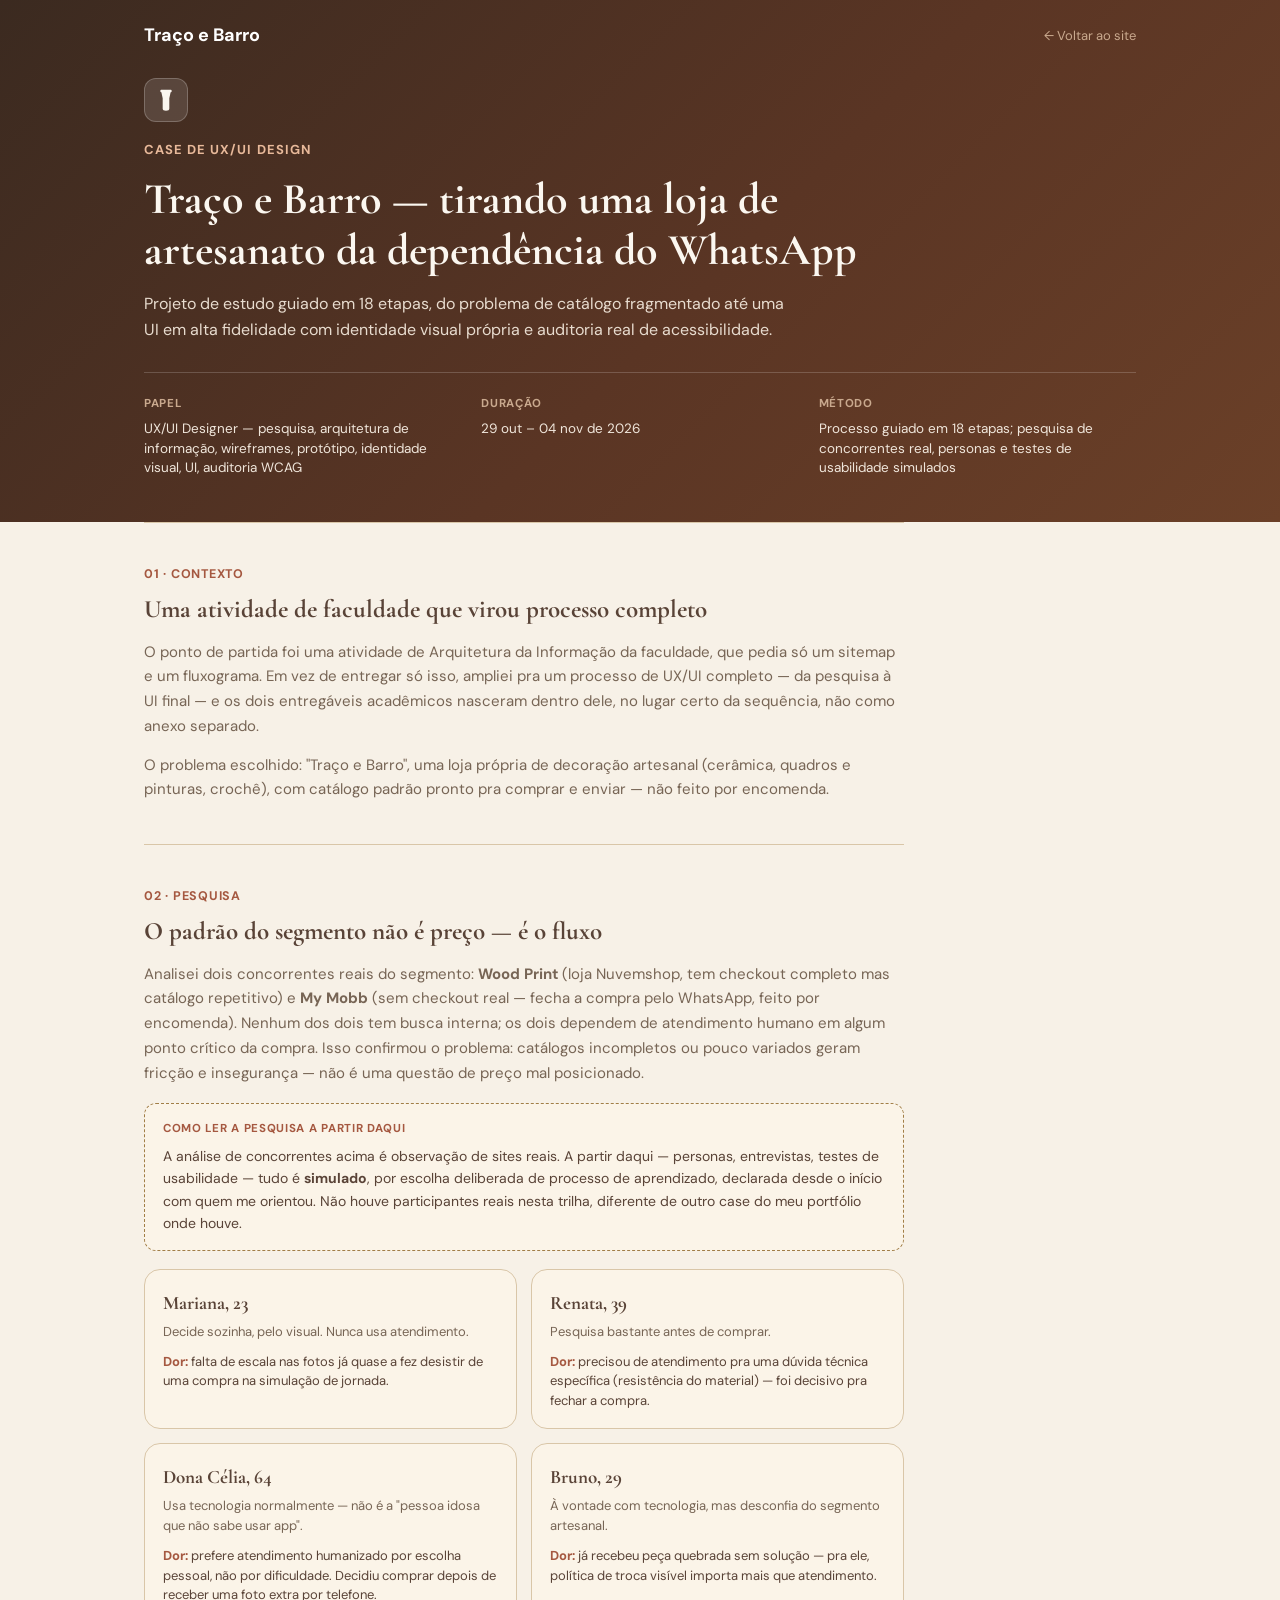
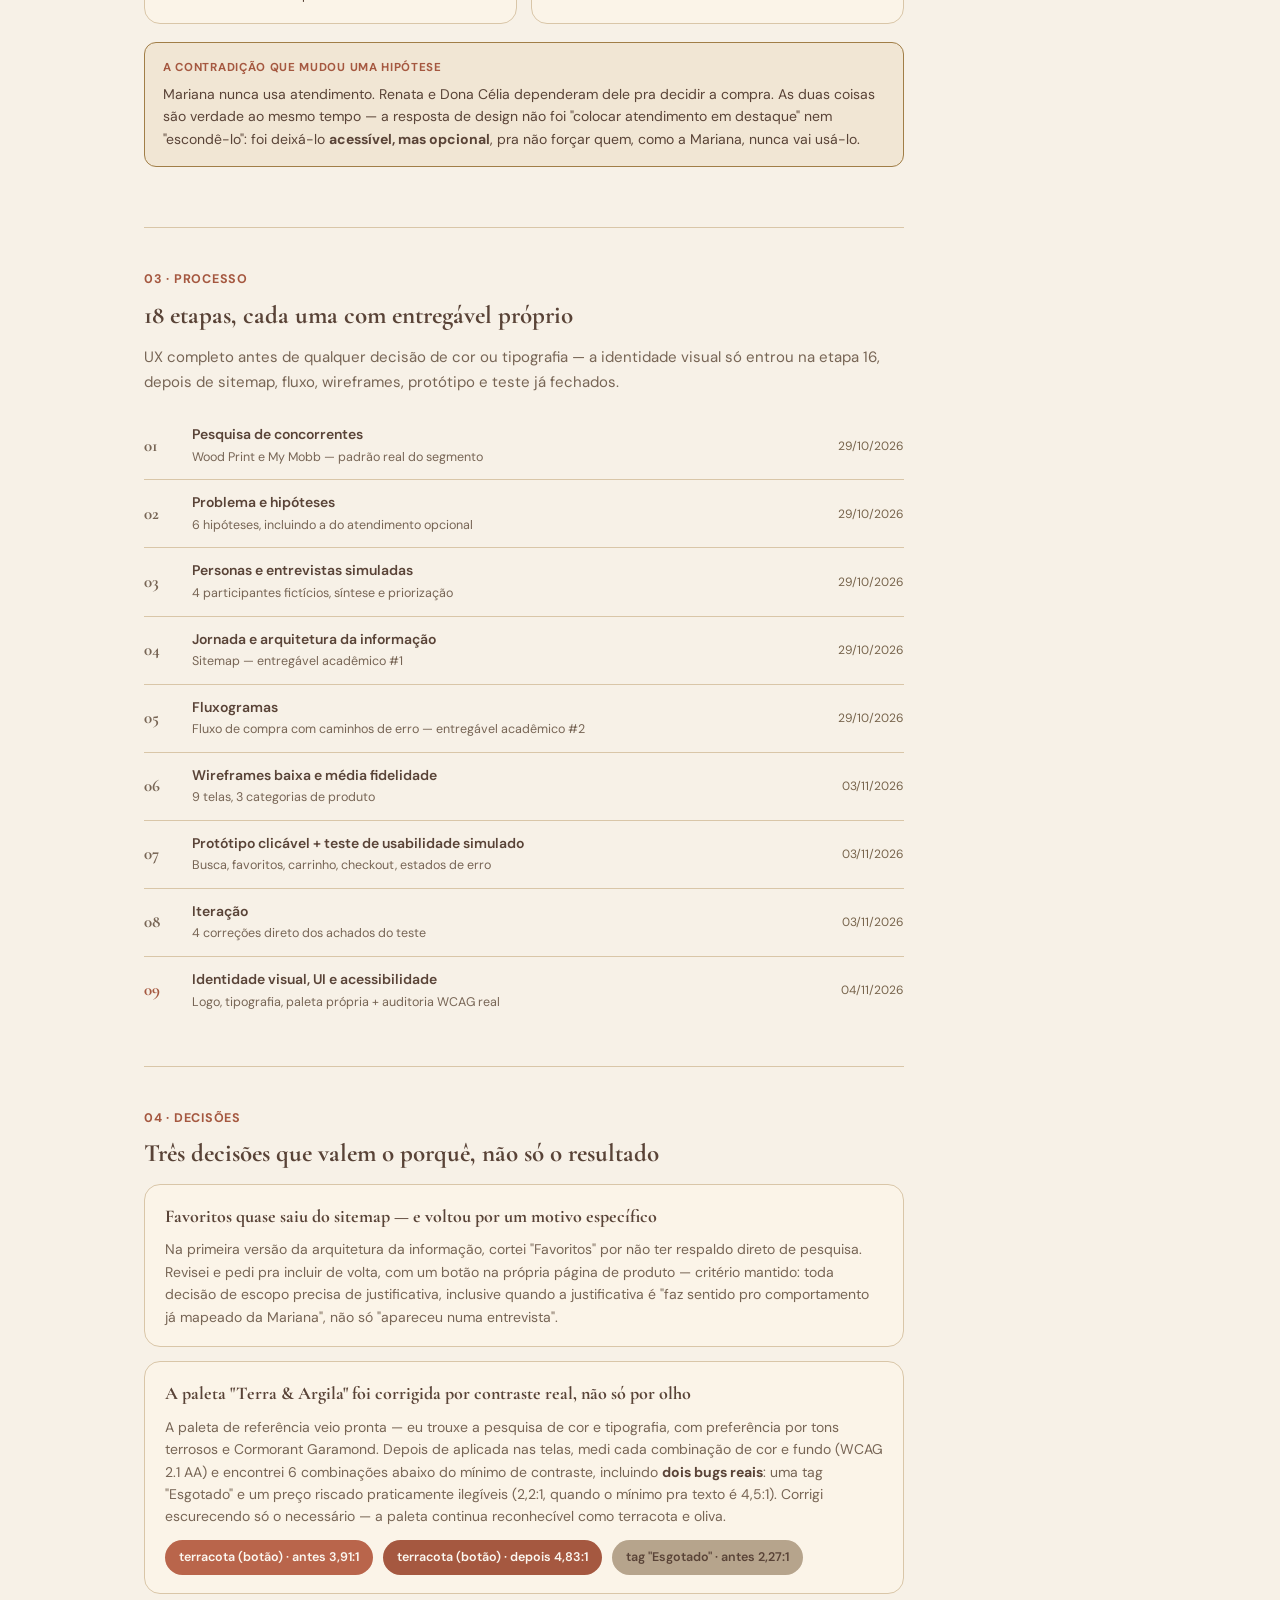
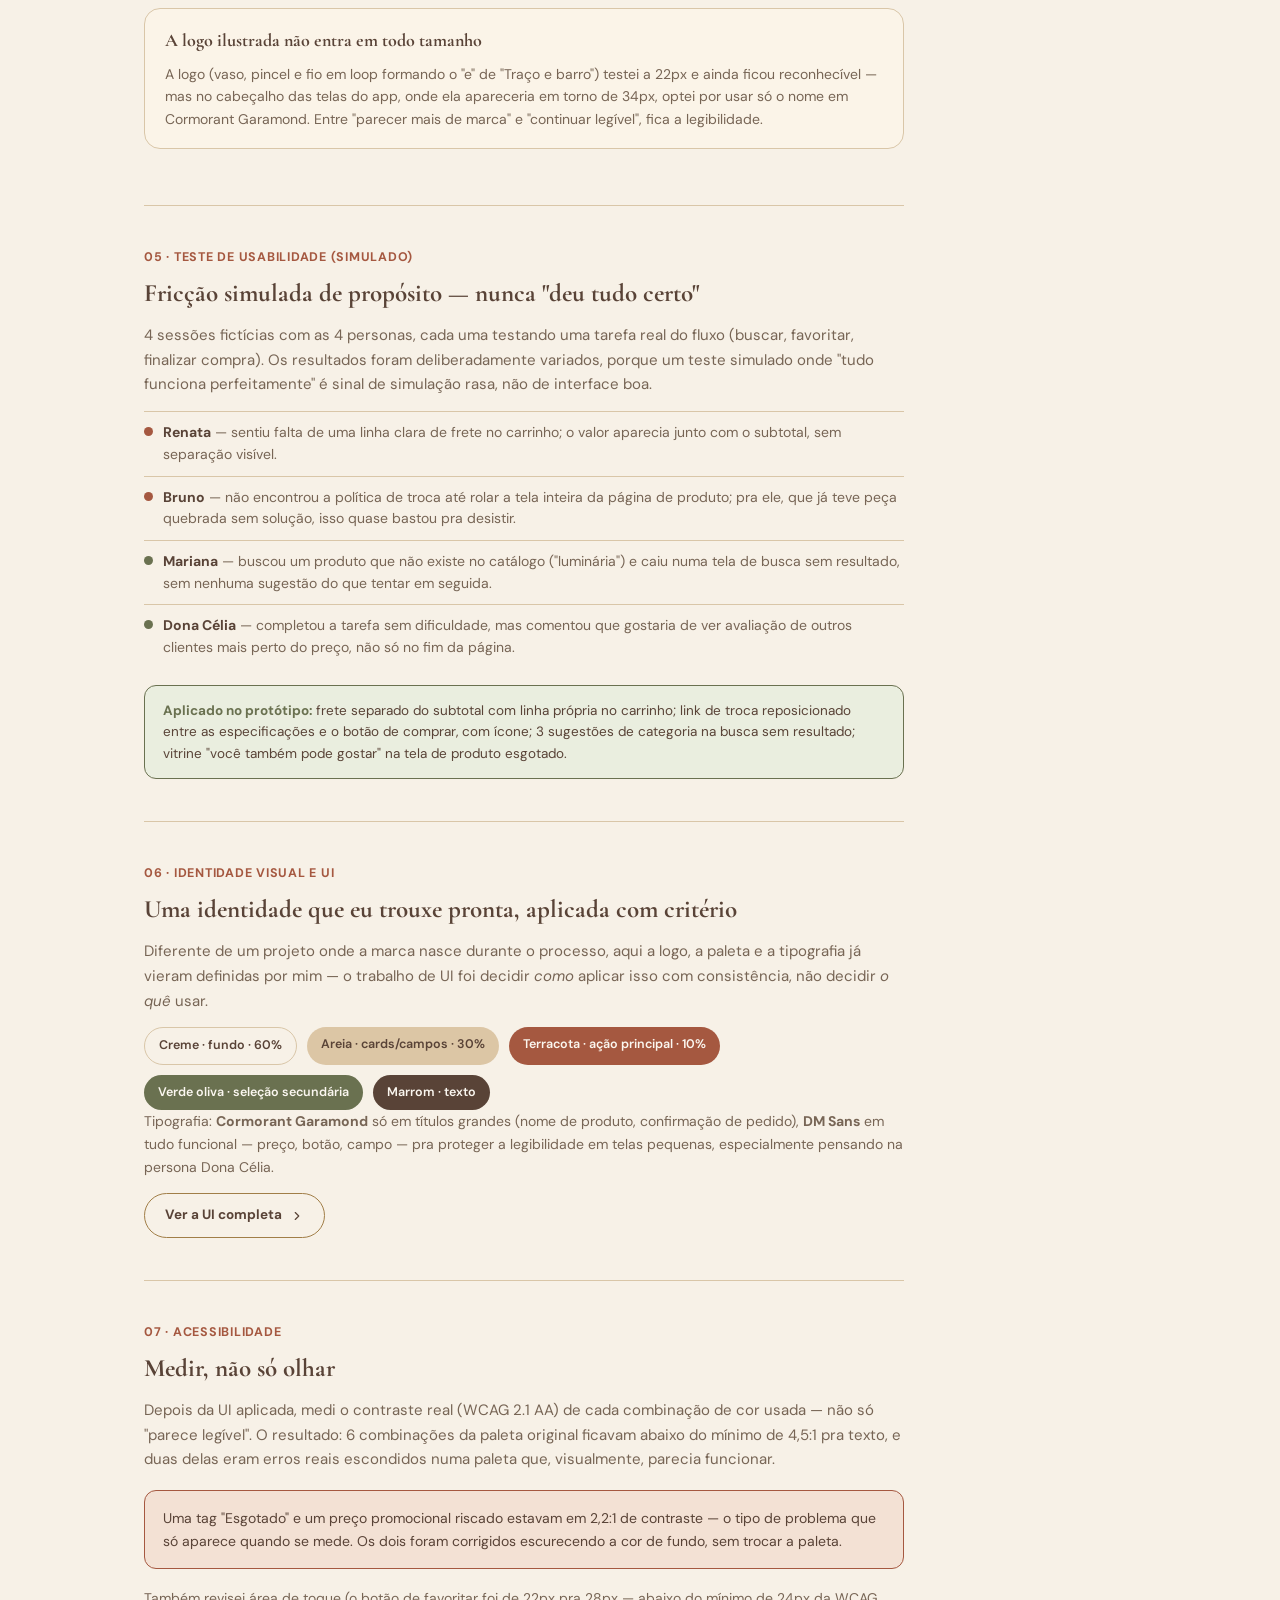
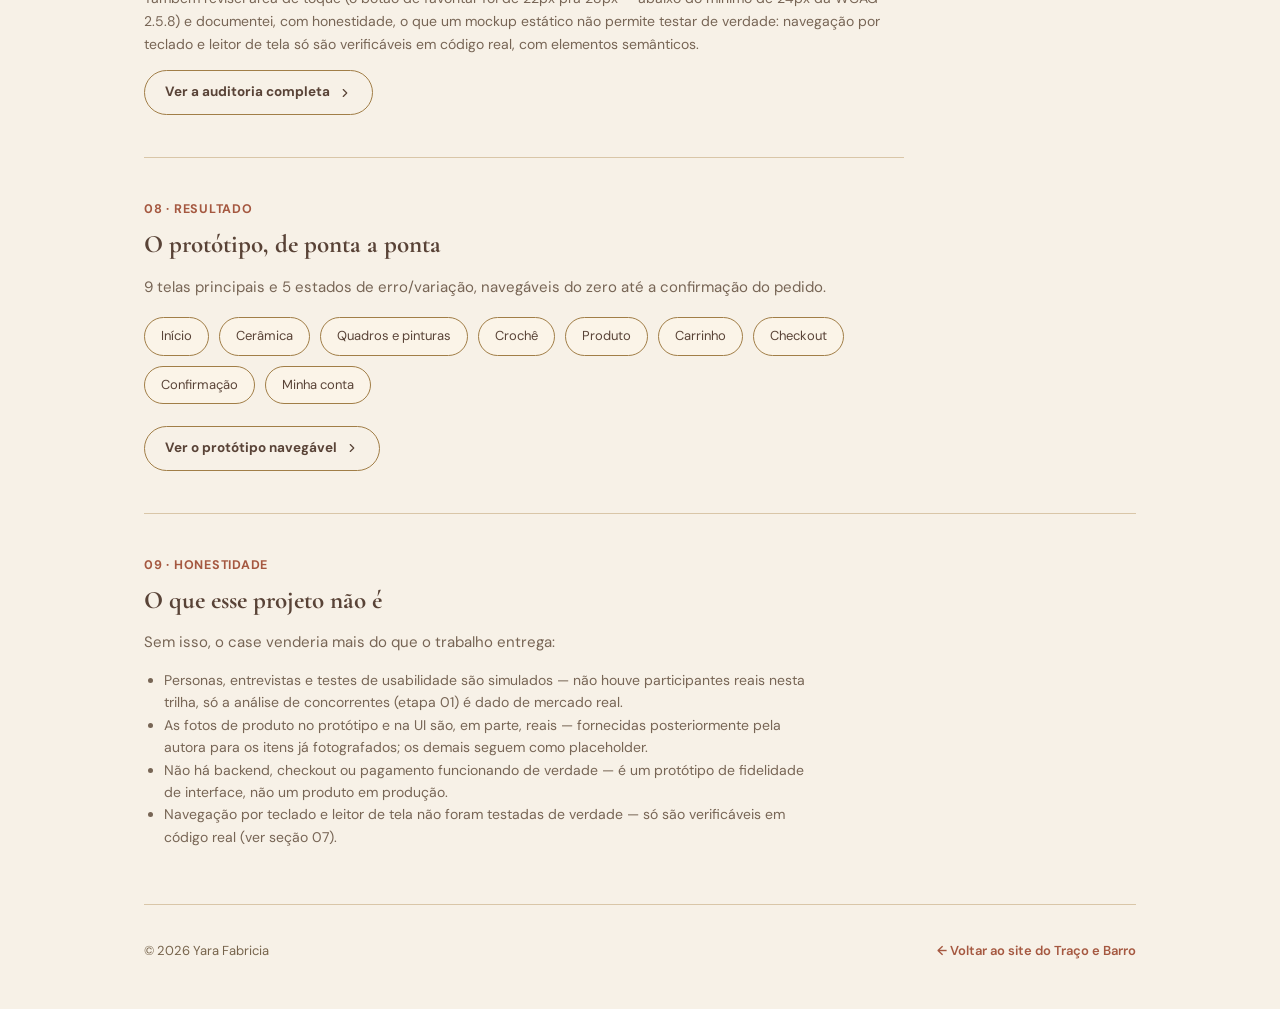
==== case.html @ 49ebb43c "Publica o case completo de UX/UI do Traço e Barro Adiciona case.html com as 18 etapas do processo (p" ====
<!doctype html>
<html lang="pt-BR">
<head>
<meta charset="utf-8">
<meta name="viewport" content="width=device-width, initial-scale=1">
<title>Traço e Barro — case de UX/UI | Yara Fabricia</title>
<meta name="description" content="Case de UX/UI design: Traço e Barro, e-commerce de decoração artesanal, da pesquisa de concorrentes à UI final com auditoria real de acessibilidade.">
<link rel="preconnect" href="https://fonts.googleapis.com">
<link href="https://fonts.googleapis.com/css2?family=Cormorant+Garamond:wght@600;700&family=DM+Sans:wght@400;500;700&display=swap" rel="stylesheet">
<link rel="stylesheet" href="styles.css">
<link rel="stylesheet" href="case.css">
</head>
<body>

<div class="case-hero">
  <div class="wrap">
    <div class="nav">
      <a class="brand" href="index.html" style="color:#fff">Traço e Barro</a>
      <a class="back" href="index.html" style="color:#C9A98E">&larr; Voltar ao site</a>
    </div>
    <div class="badge">
      <svg width="24" height="26" viewBox="0 0 100 110" fill="none" aria-hidden="true">
        <path d="M30 20 L70 20 L64 48 L64 92 Q64 100 50 100 Q36 100 36 92 L36 48 Z" fill="currentColor"></path>
        <rect x="26" y="12" width="48" height="10" rx="4" fill="currentColor"></rect>
      </svg>
    </div>
    <div class="eyebrow">Case de UX/UI design</div>
    <h1>Traço e Barro — tirando uma loja de artesanato da dependência do WhatsApp</h1>
    <p class="lede">Projeto de estudo guiado em 18 etapas, do problema de catálogo fragmentado até uma UI em alta fidelidade com identidade visual própria e auditoria real de acessibilidade.</p>
    <div class="case-meta">
      <div><span>Papel</span><span>UX/UI Designer — pesquisa, arquitetura de informação, wireframes, protótipo, identidade visual, UI, auditoria WCAG</span></div>
      <div><span>Duração</span><span>29 out – 04 nov de 2026</span></div>
      <div><span>Método</span><span>Processo guiado em 18 etapas; pesquisa de concorrentes real, personas e testes de usabilidade simulados</span></div>
    </div>
  </div>
</div>

<div class="wrap">

  <!-- 01 Contexto -->
  <div class="case-section">
    <div class="num">01 · Contexto</div>
    <h2>Uma atividade de faculdade que virou processo completo</h2>
    <p>O ponto de partida foi uma atividade de Arquitetura da Informação da faculdade, que pedia só um sitemap e um fluxograma. Em vez de entregar só isso, ampliei pra um processo de UX/UI completo — da pesquisa à UI final — e os dois entregáveis acadêmicos nasceram dentro dele, no lugar certo da sequência, não como anexo separado.</p>
    <p>O problema escolhido: "Traço e Barro", uma loja própria de decoração artesanal (cerâmica, quadros e pinturas, crochê), com catálogo padrão pronto pra comprar e enviar — não feito por encomenda.</p>
  </div>

  <!-- 02 Pesquisa -->
  <div class="case-section">
    <div class="num">02 · Pesquisa</div>
    <h2>O padrão do segmento não é preço — é o fluxo</h2>
    <p>Analisei dois concorrentes reais do segmento: <strong>Wood Print</strong> (loja Nuvemshop, tem checkout completo mas catálogo repetitivo) e <strong>My Mobb</strong> (sem checkout real — fecha a compra pelo WhatsApp, feito por encomenda). Nenhum dos dois tem busca interna; os dois dependem de atendimento humano em algum ponto crítico da compra. Isso confirmou o problema: catálogos incompletos ou pouco variados geram fricção e insegurança — não é uma questão de preço mal posicionado.</p>

    <div class="callout dashed">
      <span class="label">Como ler a pesquisa a partir daqui</span>
      A análise de concorrentes acima é observação de sites reais. A partir daqui — personas, entrevistas, testes de usabilidade — tudo é <strong>simulado</strong>, por escolha deliberada de processo de aprendizado, declarada desde o início com quem me orientou. Não houve participantes reais nesta trilha, diferente de outro case do meu portfólio onde houve.
    </div>

    <div class="persona-grid">
      <div class="persona-card">
        <div class="name">Mariana, 23</div>
        <div class="desc">Decide sozinha, pelo visual. Nunca usa atendimento.</div>
        <div class="pain"><strong>Dor:</strong> falta de escala nas fotos já quase a fez desistir de uma compra na simulação de jornada.</div>
      </div>
      <div class="persona-card">
        <div class="name">Renata, 39</div>
        <div class="desc">Pesquisa bastante antes de comprar.</div>
        <div class="pain"><strong>Dor:</strong> precisou de atendimento pra uma dúvida técnica específica (resistência do material) — foi decisivo pra fechar a compra.</div>
      </div>
      <div class="persona-card">
        <div class="name">Dona Célia, 64</div>
        <div class="desc">Usa tecnologia normalmente — não é a "pessoa idosa que não sabe usar app".</div>
        <div class="pain"><strong>Dor:</strong> prefere atendimento humanizado por escolha pessoal, não por dificuldade. Decidiu comprar depois de receber uma foto extra por telefone.</div>
      </div>
      <div class="persona-card">
        <div class="name">Bruno, 29</div>
        <div class="desc">À vontade com tecnologia, mas desconfia do segmento artesanal.</div>
        <div class="pain"><strong>Dor:</strong> já recebeu peça quebrada sem solução — pra ele, política de troca visível importa mais que atendimento.</div>
      </div>
    </div>

    <div class="callout">
      <span class="label">A contradição que mudou uma hipótese</span>
      Mariana nunca usa atendimento. Renata e Dona Célia dependeram dele pra decidir a compra. As duas coisas são verdade ao mesmo tempo — a resposta de design não foi "colocar atendimento em destaque" nem "escondê-lo": foi deixá-lo <strong>acessível, mas opcional</strong>, pra não forçar quem, como a Mariana, nunca vai usá-lo.
    </div>
  </div>

  <!-- 03 Processo -->
  <div class="case-section">
    <div class="num">03 · Processo</div>
    <h2>18 etapas, cada uma com entregável próprio</h2>
    <p>UX completo antes de qualquer decisão de cor ou tipografia — a identidade visual só entrou na etapa 16, depois de sitemap, fluxo, wireframes, protótipo e teste já fechados.</p>

    <div class="timeline">
      <div class="row"><div class="n">01</div><div><div class="title">Pesquisa de concorrentes</div><div class="sub">Wood Print e My Mobb — padrão real do segmento</div></div><div class="date">29/10/2026</div></div>
      <div class="row"><div class="n">02</div><div><div class="title">Problema e hipóteses</div><div class="sub">6 hipóteses, incluindo a do atendimento opcional</div></div><div class="date">29/10/2026</div></div>
      <div class="row"><div class="n">03</div><div><div class="title">Personas e entrevistas simuladas</div><div class="sub">4 participantes fictícios, síntese e priorização</div></div><div class="date">29/10/2026</div></div>
      <div class="row"><div class="n">04</div><div><div class="title">Jornada e arquitetura da informação</div><div class="sub">Sitemap — entregável acadêmico #1</div></div><div class="date">29/10/2026</div></div>
      <div class="row"><div class="n">05</div><div><div class="title">Fluxogramas</div><div class="sub">Fluxo de compra com caminhos de erro — entregável acadêmico #2</div></div><div class="date">29/10/2026</div></div>
      <div class="row"><div class="n">06</div><div><div class="title">Wireframes baixa e média fidelidade</div><div class="sub">9 telas, 3 categorias de produto</div></div><div class="date">03/11/2026</div></div>
      <div class="row"><div class="n">07</div><div><div class="title">Protótipo clicável + teste de usabilidade simulado</div><div class="sub">Busca, favoritos, carrinho, checkout, estados de erro</div></div><div class="date">03/11/2026</div></div>
      <div class="row"><div class="n">08</div><div><div class="title">Iteração</div><div class="sub">4 correções direto dos achados do teste</div></div><div class="date">03/11/2026</div></div>
      <div class="row active"><div class="n">09</div><div><div class="title">Identidade visual, UI e acessibilidade</div><div class="sub">Logo, tipografia, paleta própria + auditoria WCAG real</div></div><div class="date">04/11/2026</div></div>
    </div>
  </div>

  <!-- 04 Decisões -->
  <div class="case-section">
    <div class="num">04 · Decisões</div>
    <h2>Três decisões que valem o porquê, não só o resultado</h2>

    <div class="decision-card">
      <div class="title">Favoritos quase saiu do sitemap — e voltou por um motivo específico</div>
      <div class="body">Na primeira versão da arquitetura da informação, cortei "Favoritos" por não ter respaldo direto de pesquisa. Revisei e pedi pra incluir de volta, com um botão na própria página de produto — critério mantido: toda decisão de escopo precisa de justificativa, inclusive quando a justificativa é "faz sentido pro comportamento já mapeado da Mariana", não só "apareceu numa entrevista".</div>
    </div>

    <div class="decision-card">
      <div class="title">A paleta "Terra & Argila" foi corrigida por contraste real, não só por olho</div>
      <div class="body">A paleta de referência veio pronta — eu trouxe a pesquisa de cor e tipografia, com preferência por tons terrosos e Cormorant Garamond. Depois de aplicada nas telas, medi cada combinação de cor e fundo (WCAG 2.1 AA) e encontrei 6 combinações abaixo do mínimo de contraste, incluindo <strong>dois bugs reais</strong>: uma tag "Esgotado" e um preço riscado praticamente ilegíveis (2,2:1, quando o mínimo pra texto é 4,5:1). Corrigi escurecendo só o necessário — a paleta continua reconhecível como terracota e oliva.</div>
      <div class="swatches">
        <div class="swatch" style="background:#B9654B; color:#FBF7F0">terracota (botão) · antes 3,91:1</div>
        <div class="swatch" style="background:#A55840; color:#FBF7F0">terracota (botão) · depois 4,83:1</div>
        <div class="swatch" style="background:#B6A48C; color:#594337">tag "Esgotado" · antes 2,27:1</div>
      </div>
    </div>

    <div class="decision-card">
      <div class="title">A logo ilustrada não entra em todo tamanho</div>
      <div class="body">A logo (vaso, pincel e fio em loop formando o "e" de "Traço e barro") testei a 22px e ainda ficou reconhecível — mas no cabeçalho das telas do app, onde ela apareceria em torno de 34px, optei por usar só o nome em Cormorant Garamond. Entre "parecer mais de marca" e "continuar legível", fica a legibilidade.</div>
    </div>
  </div>

  <!-- 05 Teste de usabilidade simulado -->
  <div class="case-section">
    <div class="num">05 · Teste de usabilidade (simulado)</div>
    <h2>Fricção simulada de propósito — nunca "deu tudo certo"</h2>
    <p>4 sessões fictícias com as 4 personas, cada uma testando uma tarefa real do fluxo (buscar, favoritar, finalizar compra). Os resultados foram deliberadamente variados, porque um teste simulado onde "tudo funciona perfeitamente" é sinal de simulação rasa, não de interface boa.</p>

    <div class="finding"><div class="dot dot-high"></div><div class="text"><strong>Renata</strong> — sentiu falta de uma linha clara de frete no carrinho; o valor aparecia junto com o subtotal, sem separação visível.</div></div>
    <div class="finding"><div class="dot dot-high"></div><div class="text"><strong>Bruno</strong> — não encontrou a política de troca até rolar a tela inteira da página de produto; pra ele, que já teve peça quebrada sem solução, isso quase bastou pra desistir.</div></div>
    <div class="finding"><div class="dot dot-low"></div><div class="text"><strong>Mariana</strong> — buscou um produto que não existe no catálogo ("luminária") e caiu numa tela de busca sem resultado, sem nenhuma sugestão do que tentar em seguida.</div></div>
    <div class="finding"><div class="dot dot-low"></div><div class="text"><strong>Dona Célia</strong> — completou a tarefa sem dificuldade, mas comentou que gostaria de ver avaliação de outros clientes mais perto do preço, não só no fim da página.</div></div>

    <div class="applied-box" style="margin-top:16px"><strong>Aplicado no protótipo:</strong> frete separado do subtotal com linha própria no carrinho; link de troca reposicionado entre as especificações e o botão de comprar, com ícone; 3 sugestões de categoria na busca sem resultado; vitrine "você também pode gostar" na tela de produto esgotado.</div>
  </div>

  <!-- 06 Identidade e UI -->
  <div class="case-section">
    <div class="num">06 · Identidade visual e UI</div>
    <h2>Uma identidade que eu trouxe pronta, aplicada com critério</h2>
    <p>Diferente de um projeto onde a marca nasce durante o processo, aqui a logo, a paleta e a tipografia já vieram definidas por mim — o trabalho de UI foi decidir <em>como</em> aplicar isso com consistência, não decidir <em>o quê</em> usar.</p>
    <div class="swatches">
      <div class="swatch" style="background:#F7F1E7; color:#594337; border:1px solid #D9C6A8">Creme · fundo · 60%</div>
      <div class="swatch" style="background:#DCC6A5; color:#594337">Areia · cards/campos · 30%</div>
      <div class="swatch" style="background:#A55840; color:#FBF7F0">Terracota · ação principal · 10%</div>
      <div class="swatch" style="background:#6A7150; color:#FBF7F0">Verde oliva · seleção secundária</div>
      <div class="swatch" style="background:#594337; color:#FBF7F0">Marrom · texto</div>
    </div>
    <p style="font-size:14px">Tipografia: <strong>Cormorant Garamond</strong> só em títulos grandes (nome de produto, confirmação de pedido), <strong>DM Sans</strong> em tudo funcional — preço, botão, campo — pra proteger a legibilidade em telas pequenas, especialmente pensando na persona Dona Célia.</p>
    <a class="btn-outline" href="https://claude.ai/artifact/PLLJysVSJAo4ybvagofRfu" target="_blank" rel="noopener">
      Ver a UI completa
      <svg width="14" height="14" viewBox="0 0 24 24" fill="none" stroke="currentColor" stroke-width="2" stroke-linecap="round" stroke-linejoin="round"><path d="M9 6l6 6-6 6"></path></svg>
    </a>
  </div>

  <!-- 07 Acessibilidade -->
  <div class="case-section">
    <div class="num">07 · Acessibilidade</div>
    <h2>Medir, não só olhar</h2>
    <p>Depois da UI aplicada, medi o contraste real (WCAG 2.1 AA) de cada combinação de cor usada — não só "parece legível". O resultado: 6 combinações da paleta original ficavam abaixo do mínimo de 4,5:1 pra texto, e duas delas eram erros reais escondidos numa paleta que, visualmente, parecia funcionar.</p>
    <div class="callout warn">
      Uma tag "Esgotado" e um preço promocional riscado estavam em 2,2:1 de contraste — o tipo de problema que só aparece quando se mede. Os dois foram corrigidos escurecendo a cor de fundo, sem trocar a paleta.
    </div>
    <p style="font-size:14px">Também revisei área de toque (o botão de favoritar foi de 22px pra 28px — abaixo do mínimo de 24px da WCAG 2.5.8) e documentei, com honestidade, o que um mockup estático não permite testar de verdade: navegação por teclado e leitor de tela só são verificáveis em código real, com elementos semânticos.</p>
    <a class="btn-outline" href="https://claude.ai/artifact/LHyGnjRGKRpmTtoUjchzPi" target="_blank" rel="noopener">
      Ver a auditoria completa
      <svg width="14" height="14" viewBox="0 0 24 24" fill="none" stroke="currentColor" stroke-width="2" stroke-linecap="round" stroke-linejoin="round"><path d="M9 6l6 6-6 6"></path></svg>
    </a>
  </div>

  <!-- 08 Resultado -->
  <div class="case-section">
    <div class="num">08 · Resultado</div>
    <h2>O protótipo, de ponta a ponta</h2>
    <p>9 telas principais e 5 estados de erro/variação, navegáveis do zero até a confirmação do pedido.</p>
    <div class="screens-grid">
      <span>Início</span>
      <span>Cerâmica</span>
      <span>Quadros e pinturas</span>
      <span>Crochê</span>
      <span>Produto</span>
      <span>Carrinho</span>
      <span>Checkout</span>
      <span>Confirmação</span>
      <span>Minha conta</span>
    </div>
    <a class="btn-outline" href="https://claude.ai/artifact/R7Kqq9VqkYi5jJmd5RT3DB" target="_blank" rel="noopener">
      Ver o protótipo navegável
      <svg width="14" height="14" viewBox="0 0 24 24" fill="none" stroke="currentColor" stroke-width="2" stroke-linecap="round" stroke-linejoin="round"><path d="M9 6l6 6-6 6"></path></svg>
    </a>
  </div>

  <!-- 09 Honestidade -->
  <div class="case-section case-footer">
    <div class="num">09 · Honestidade</div>
    <h2>O que esse projeto não é</h2>
    <p>Sem isso, o case venderia mais do que o trabalho entrega:</p>
    <ul style="max-width:680px; font-size:14px; line-height:1.6; color:var(--muted); padding-left:20px">
      <li>Personas, entrevistas e testes de usabilidade são simulados — não houve participantes reais nesta trilha, só a análise de concorrentes (etapa 01) é dado de mercado real.</li>
      <li>As fotos de produto no protótipo e na UI são, em parte, reais — fornecidas posteriormente pela autora para os itens já fotografados; os demais seguem como placeholder.</li>
      <li>Não há backend, checkout ou pagamento funcionando de verdade — é um protótipo de fidelidade de interface, não um produto em produção.</li>
      <li>Navegação por teclado e leitor de tela não foram testadas de verdade — só são verificáveis em código real (ver seção 07).</li>
    </ul>
  </div>

  <footer style="padding: 36px 0 48px; border-top: 1px solid var(--border);">
    <div class="bottom-row" style="display:flex; justify-content:space-between; align-items:center; flex-wrap:wrap; gap:10px; font-size:13px; color:var(--faint);">
      <span>&copy; 2026 Yara Fabricia</span>
      <a class="inline" style="color:var(--accent-text); font-weight:600" href="index.html">&larr; Voltar ao site do Traço e Barro</a>
    </div>
  </footer>

</div>

</body>
</html>
---- styles.css ----
:root {
  --bg: #F7F1E7;
  --panel: #FBF4E8;
  --surface: #F1E6D4;
  --fg: #594337;
  --muted: #776555;
  --faint: #77644C;
  --accent: #B9654B;
  --accent-text: #A55840;
  --accent-ink: #FBF7F0;
  --accent2: #78805B;
  --accent2-text: #6A7150;
  --border: #D9C6A8;
  --control-border: #A17E47;
  --radius: 16px;
  --max: 1040px;
}

* { box-sizing: border-box; }

html, body {
  margin: 0;
  background: var(--bg);
  color: var(--fg);
  font-family: 'DM Sans', system-ui, -apple-system, sans-serif;
  font-size: 16px;
  line-height: 1.55;
}

a { color: inherit; text-decoration: none; }
img { max-width: 100%; }

.wrap {
  max-width: var(--max);
  margin: 0 auto;
  padding: 0 24px;
}

h1, h2, h3 { font-family: 'Cormorant Garamond', Georgia, serif; font-weight: 700; margin: 0; }

/* ---------- nav ---------- */
.nav {
  display: flex;
  align-items: center;
  justify-content: space-between;
  padding: 22px 0;
}
.nav .brand { display: flex; align-items: center; gap: 10px; font-weight: 700; font-size: 18px; }
.nav .brand img { width: 30px; height: 30px; }
.nav .links { display: flex; gap: 22px; font-size: 14px; color: var(--muted); }
.nav .links a:hover { color: var(--accent-text); }

/* ---------- hero ---------- */
.hero {
  padding: 48px 0 56px;
  display: grid;
  grid-template-columns: 1.1fr 0.9fr;
  gap: 40px;
  align-items: center;
}
.hero .eyebrow {
  font-family: 'DM Sans', sans-serif;
  font-size: 13px;
  font-weight: 700;
  color: var(--accent-text);
  text-transform: uppercase;
  letter-spacing: 0.08em;
  margin-bottom: 14px;
}
.hero h1 {
  font-size: clamp(32px, 4.6vw, 48px);
  line-height: 1.12;
  text-wrap: balance;
  margin-bottom: 18px;
  max-width: 560px;
}
.hero p.lede {
  font-size: 17px;
  line-height: 1.6;
  color: var(--muted);
  max-width: 480px;
  margin: 0 0 26px;
}
.hero .cta-row { display: flex; flex-wrap: wrap; gap: 12px; }
.btn {
  display: inline-flex;
  align-items: center;
  gap: 8px;
  padding: 13px 22px;
  border-radius: 999px;
  font-size: 14px;
  font-weight: 700;
  font-family: 'DM Sans', sans-serif;
}
.btn.primary { background: var(--accent-text); color: var(--accent-ink); }
.btn.primary:hover { background: #8e4a35; }
.btn.ghost { border: 1.4px solid var(--control-border); color: var(--fg); }
.btn.ghost:hover { border-color: var(--accent-text); color: var(--accent-text); }

.hero-visual {
  background: var(--panel);
  border: 1px solid var(--border);
  border-radius: 22px;
  padding: 30px;
  display: flex;
  align-items: center;
  justify-content: center;
  aspect-ratio: 1;
}
.hero-visual img { width: 64%; }

/* ---------- problema ---------- */
.problema {
  padding: 46px 0;
  border-top: 1px solid var(--border);
  display: grid;
  grid-template-columns: 1fr 1fr;
  gap: 40px;
  align-items: start;
}
.problema .label { font-size: 13px; font-weight: 700; color: var(--faint); text-transform: uppercase; letter-spacing: 0.06em; margin-bottom: 10px; }
.problema h2 { font-size: 26px; max-width: 420px; margin-bottom: 0; }
.problema p { color: var(--muted); font-size: 15px; max-width: 460px; margin: 0; }

/* ---------- categorias ---------- */
.categorias { padding: 46px 0; border-top: 1px solid var(--border); }
.section-head { max-width: 560px; margin-bottom: 30px; }
.section-head .label { font-size: 13px; font-weight: 700; color: var(--faint); text-transform: uppercase; letter-spacing: 0.06em; margin-bottom: 10px; }
.section-head h2 { font-size: 26px; }

.cat-grid { display: grid; grid-template-columns: repeat(3, 1fr); gap: 18px; margin-bottom: 28px; }
.cat-card {
  border: 1px solid var(--border);
  border-radius: var(--radius);
  padding: 26px 22px;
  background: var(--panel);
}
.cat-card .ph {
  width: 44px; height: 44px; border-radius: 12px;
  background: var(--surface);
  border: 1px solid var(--border);
  margin-bottom: 16px;
  display:flex; align-items:center; justify-content:center;
}
.cat-card h3 { font-size: 18px; margin-bottom: 8px; }
.cat-card p { color: var(--muted); font-size: 14px; margin: 0; }

.feature-row { display: flex; flex-wrap: wrap; gap: 10px; }
.feature-chip {
  display: inline-flex; align-items: center; gap: 8px;
  border: 1px solid var(--control-border);
  border-radius: 999px;
  padding: 9px 16px;
  font-size: 13px;
  color: var(--fg);
  background: var(--panel);
}
.feature-chip .dot { width: 7px; height: 7px; border-radius: 50%; background: var(--accent2-text); flex: none; }

/* ---------- como funciona ---------- */
.como { padding: 46px 0; border-top: 1px solid var(--border); }
.steps { display: grid; grid-template-columns: repeat(4, 1fr); gap: 18px; margin-top: 28px; }
.step { border-top: 2px solid var(--control-border); padding-top: 14px; }
.step .n { font-family: 'Cormorant Garamond', serif; font-weight: 700; font-size: 26px; color: var(--accent-text); display: block; margin-bottom: 8px; }
.step h3 { font-size: 15px; margin-bottom: 6px; }
.step p { font-size: 13.5px; color: var(--muted); margin: 0; }

/* ---------- identidade ---------- */
.identidade { padding: 46px 0; border-top: 1px solid var(--border); }
.id-row { display: flex; gap: 40px; flex-wrap: wrap; align-items: flex-start; }
.id-col { flex: 1; min-width: 240px; }
.swatches { display: flex; flex-wrap: wrap; gap: 10px; margin-top: 14px; }
.swatch { padding: 8px 14px; border-radius: 999px; font-size: 12.5px; font-weight: 600; }
.type-sample { font-family: 'Cormorant Garamond', serif; font-weight: 700; font-size: 30px; margin: 14px 0 4px; }
.type-sample.body { font-family: 'DM Sans', sans-serif; font-weight: 400; font-size: 15px; color: var(--muted); }

/* ---------- footer ---------- */
footer { padding: 36px 0 48px; border-top: 1px solid var(--border); }
footer .disclaimer {
  background: var(--surface);
  border-radius: 12px;
  padding: 16px 20px;
  font-size: 13px;
  color: var(--muted);
  line-height: 1.6;
  max-width: 680px;
  margin-bottom: 18px;
}
footer .disclaimer strong { color: var(--fg); }
footer .bottom-row { display: flex; justify-content: space-between; align-items: center; flex-wrap: wrap; gap: 10px; font-size: 13px; color: var(--faint); }
footer a.inline { color: var(--accent-text); font-weight: 600; }

@media (max-width: 760px) {
  .hero { grid-template-columns: 1fr; }
  .hero-visual { order: -1; max-width: 280px; margin: 0 auto; }
  .problema { grid-template-columns: 1fr; }
  .cat-grid { grid-template-columns: 1fr; }
  .steps { grid-template-columns: 1fr 1fr; }
  .nav .links { display: none; }
}
---- case.css ----
/* ---------- case study — extends styles.css tokens ---------- */

.case-hero {
  background: linear-gradient(135deg, #3B2A20 0%, #5A3524 55%, #6B4028 100%);
  color: var(--accent-ink);
  padding-bottom: 44px;
}
.case-hero .nav { padding: 22px 0 28px; }
.case-hero .brand { font-weight: 700; font-size: 18px; }
.case-hero .back { font-size: 13px; }
.case-hero .back:hover { color: var(--accent-ink) !important; }
.case-hero .badge {
  width: 44px; height: 44px; border-radius: 12px;
  background: rgba(255,255,255,0.12);
  border: 1px solid rgba(255,255,255,0.22);
  display: flex; align-items: center; justify-content: center;
  color: var(--accent-ink);
  margin-bottom: 18px;
}
.case-hero .eyebrow {
  font-size: 13px; font-weight: 700; color: #E8B99A;
  text-transform: uppercase; letter-spacing: 0.08em; margin-bottom: 14px;
}
.case-hero h1 {
  font-size: clamp(30px, 4.2vw, 44px);
  line-height: 1.15;
  text-wrap: balance;
  max-width: 760px;
  margin-bottom: 16px;
}
.case-hero .lede {
  font-size: 16px; line-height: 1.6; color: #E8DCCF;
  max-width: 640px; margin: 0 0 30px;
}
.case-meta {
  display: grid; grid-template-columns: repeat(3, 1fr); gap: 20px;
  border-top: 1px solid rgba(255,255,255,0.18);
  padding-top: 22px;
}
.case-meta > div { display: flex; flex-direction: column; gap: 6px; }
.case-meta span:first-child { font-size: 11.5px; font-weight: 700; color: #C9A98E; text-transform: uppercase; letter-spacing: 0.06em; }
.case-meta span:last-child { font-size: 13.5px; color: #F0E6DB; line-height: 1.45; }

/* ---------- case sections ---------- */
.case-section { padding: 42px 0; border-top: 1px solid var(--border); max-width: 760px; }
.case-section.case-footer { max-width: 100%; }
.case-section .num {
  font-size: 12.5px; font-weight: 700; color: var(--accent-text);
  text-transform: uppercase; letter-spacing: 0.06em; margin-bottom: 10px;
}
.case-section h2 { font-size: 25px; line-height: 1.25; margin-bottom: 14px; max-width: 620px; }
.case-section p { color: var(--muted); font-size: 15px; line-height: 1.65; margin: 0 0 14px; }
.case-section p:last-child { margin-bottom: 0; }

/* ---------- personas ---------- */
.persona-grid { display: grid; grid-template-columns: repeat(2, 1fr); gap: 14px; margin: 18px 0; }
.persona-card { border: 1px solid var(--border); border-radius: var(--radius); padding: 18px; background: var(--panel); }
.persona-card .name { font-family: 'Cormorant Garamond', serif; font-weight: 700; font-size: 19px; margin-bottom: 4px; }
.persona-card .desc { font-size: 13px; color: var(--muted); margin-bottom: 10px; }
.persona-card .pain { font-size: 13px; color: var(--fg); line-height: 1.5; }
.persona-card .pain strong { color: var(--accent-text); }

/* ---------- callouts ---------- */
.callout {
  border: 1px solid var(--control-border); border-radius: 12px;
  background: var(--surface); padding: 16px 18px;
  font-size: 14px; color: var(--fg); line-height: 1.6; margin: 18px 0;
}
.callout .label { display: block; font-size: 11.5px; font-weight: 700; color: var(--accent-text); text-transform: uppercase; letter-spacing: 0.06em; margin-bottom: 6px; }
.callout.dashed { border-style: dashed; background: var(--panel); }
.callout.warn { border-color: var(--accent-text); background: #F3E1D4; }
.callout.good { border-color: var(--accent2-text); background: #EAEEDF; }

/* ---------- timeline ---------- */
.timeline { margin-top: 18px; }
.timeline .row {
  display: grid; grid-template-columns: 34px 1fr auto; gap: 14px; align-items: center;
  padding: 12px 0; border-top: 1px solid var(--border);
}
.timeline .row:first-child { border-top: none; }
.timeline .row .n { font-family: 'Cormorant Garamond', serif; font-weight: 700; font-size: 17px; color: var(--muted); }
.timeline .row.active .n { color: var(--accent-text); }
.timeline .row .title { font-size: 14px; font-weight: 600; }
.timeline .row .sub { font-size: 12.5px; color: var(--muted); margin-top: 2px; }
.timeline .row .date { font-size: 12px; color: var(--faint); white-space: nowrap; }

/* ---------- decisions ---------- */
.decision-card { border: 1px solid var(--border); border-radius: var(--radius); background: var(--panel); padding: 18px 20px; margin-bottom: 14px; }
.decision-card .title { font-family: 'Cormorant Garamond', serif; font-weight: 700; font-size: 18px; margin-bottom: 8px; }
.decision-card .body { font-size: 14px; color: var(--muted); line-height: 1.6; }
.decision-card .body strong { color: var(--fg); }
.decision-card .swatches { margin-top: 12px; }

/* ---------- findings ---------- */
.finding { display: flex; gap: 10px; align-items: flex-start; padding: 10px 0; border-top: 1px solid var(--border); }
.finding:first-of-type { border-top: none; }
.finding .dot { width: 9px; height: 9px; border-radius: 50%; margin-top: 5px; flex: none; }
.finding .dot-high { background: var(--accent-text); }
.finding .dot-low { background: var(--accent2-text); }
.finding .text { font-size: 14px; color: var(--muted); line-height: 1.55; }
.finding .text strong { color: var(--fg); }

.applied-box {
  border: 1px solid var(--accent2-text); background: #EAEEDF; border-radius: 12px;
  padding: 14px 18px; font-size: 13.5px; color: var(--fg); line-height: 1.6;
}
.applied-box strong { color: var(--accent2-text); }

/* ---------- screens grid ---------- */
.screens-grid { display: flex; flex-wrap: wrap; gap: 10px; margin: 18px 0 22px; }
.screens-grid span {
  border: 1px solid var(--control-border); border-radius: 999px;
  padding: 8px 16px; font-size: 13px; color: var(--fg); background: var(--panel);
}

/* ---------- outline button ---------- */
.btn-outline {
  display: inline-flex; align-items: center; gap: 8px;
  border: 1.4px solid var(--control-border); border-radius: 999px;
  padding: 11px 20px; font-size: 13.5px; font-weight: 700; color: var(--fg);
}
.btn-outline:hover { border-color: var(--accent-text); color: var(--accent-text); }

@media (max-width: 760px) {
  .case-meta { grid-template-columns: 1fr; }
  .persona-grid { grid-template-columns: 1fr; }
  .timeline .row { grid-template-columns: 26px 1fr; }
  .timeline .row .date { grid-column: 2; }
}
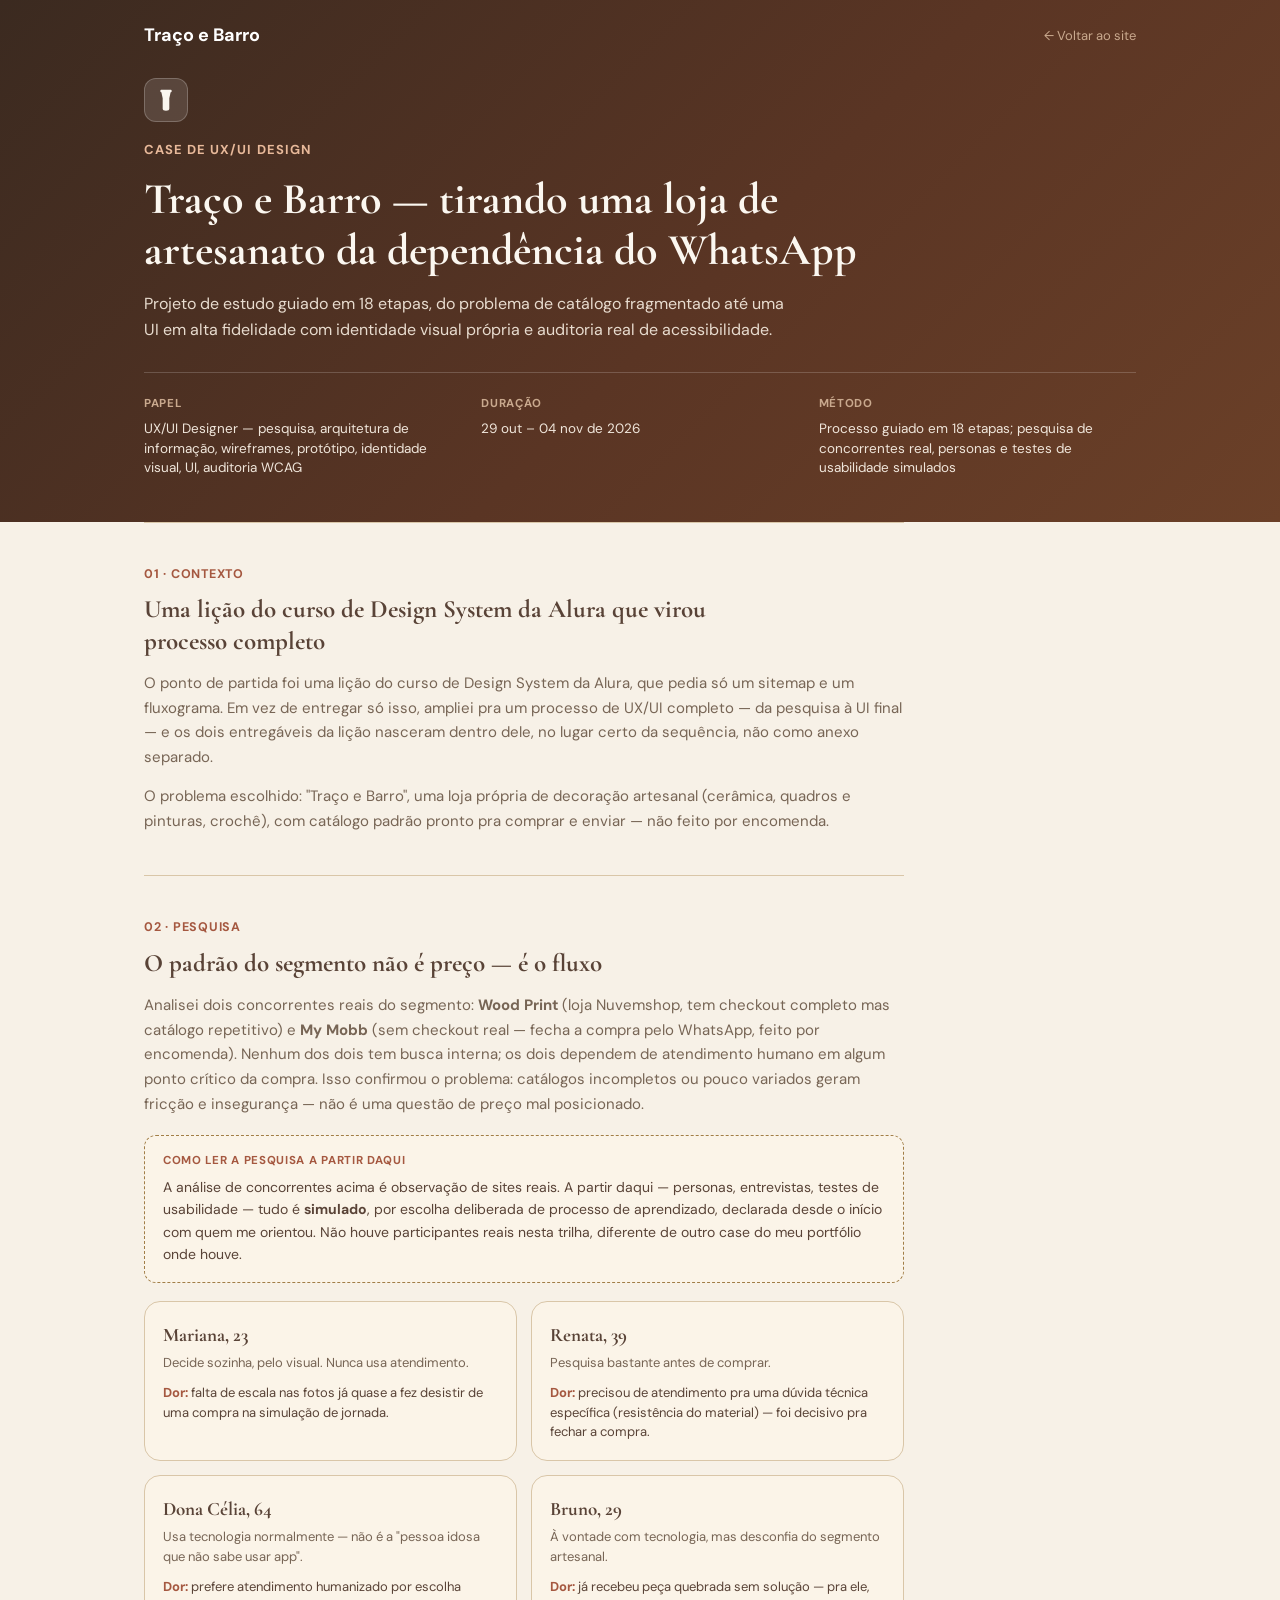
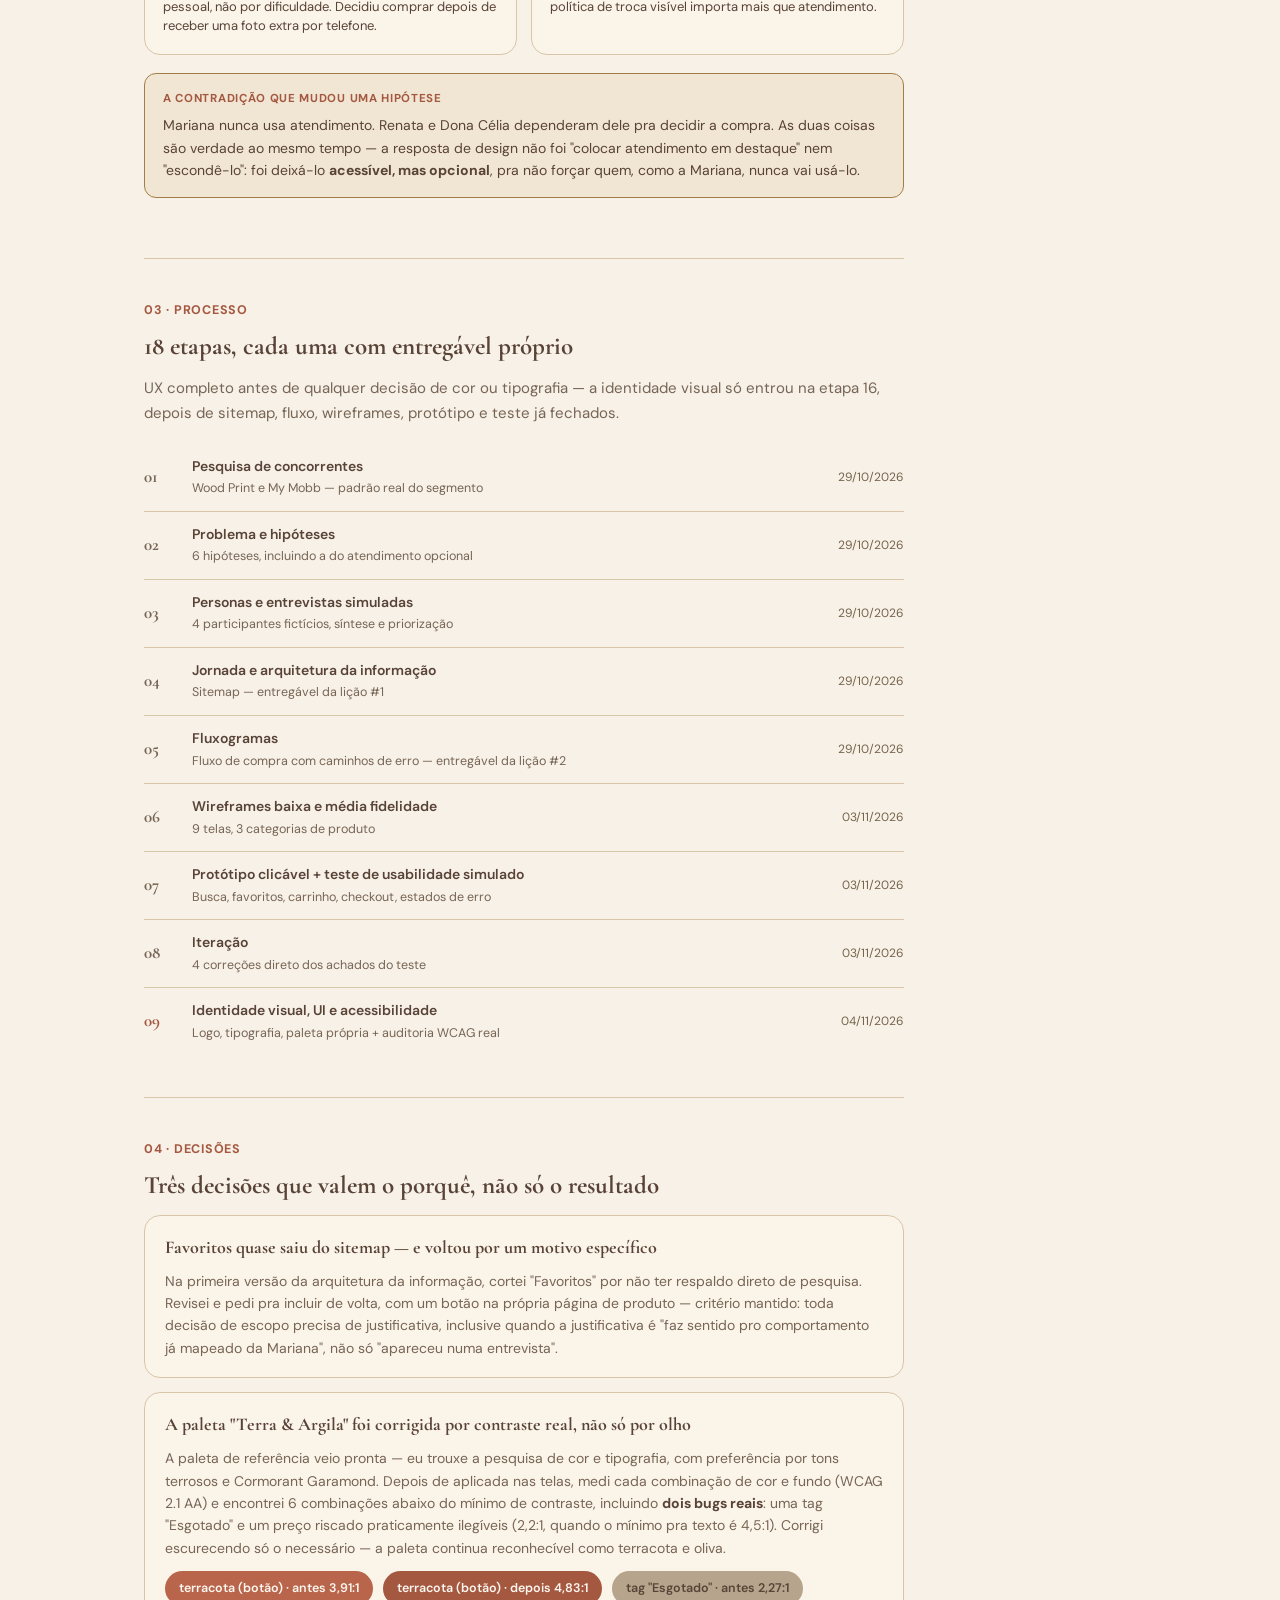
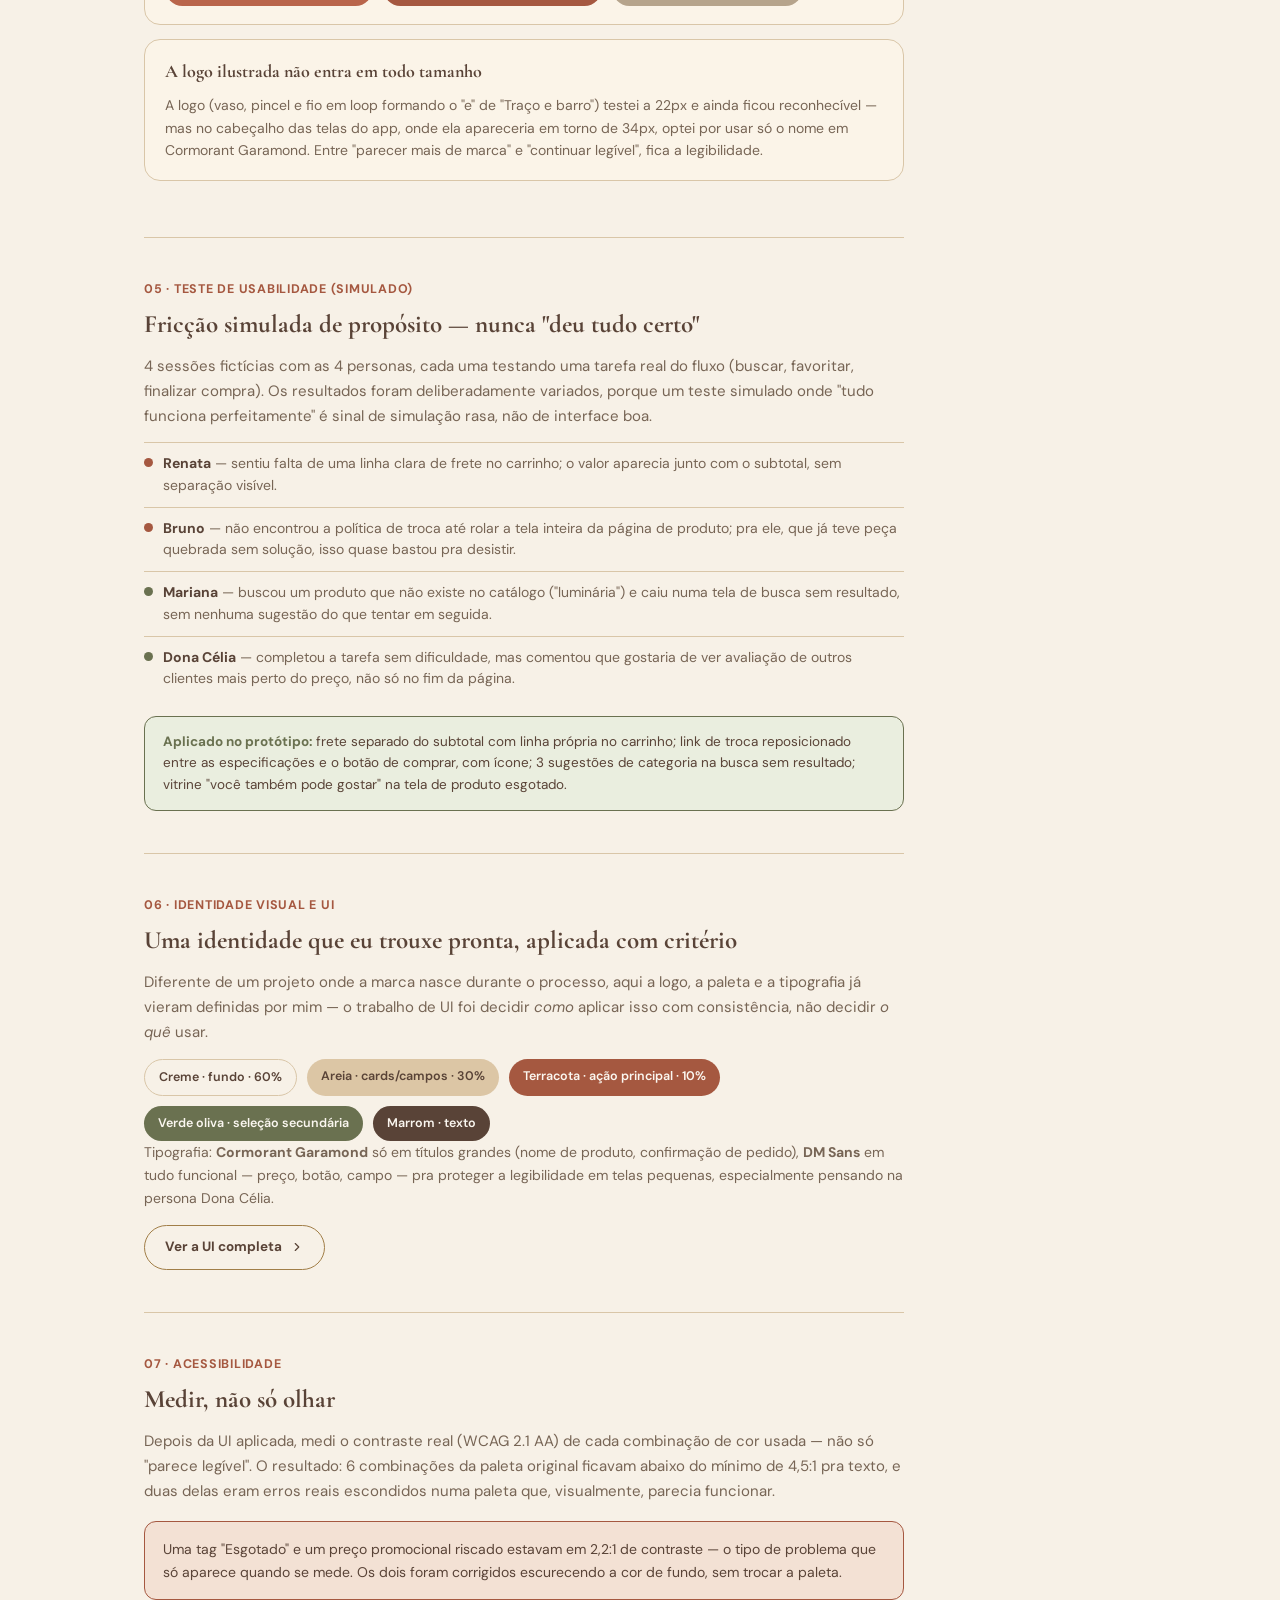
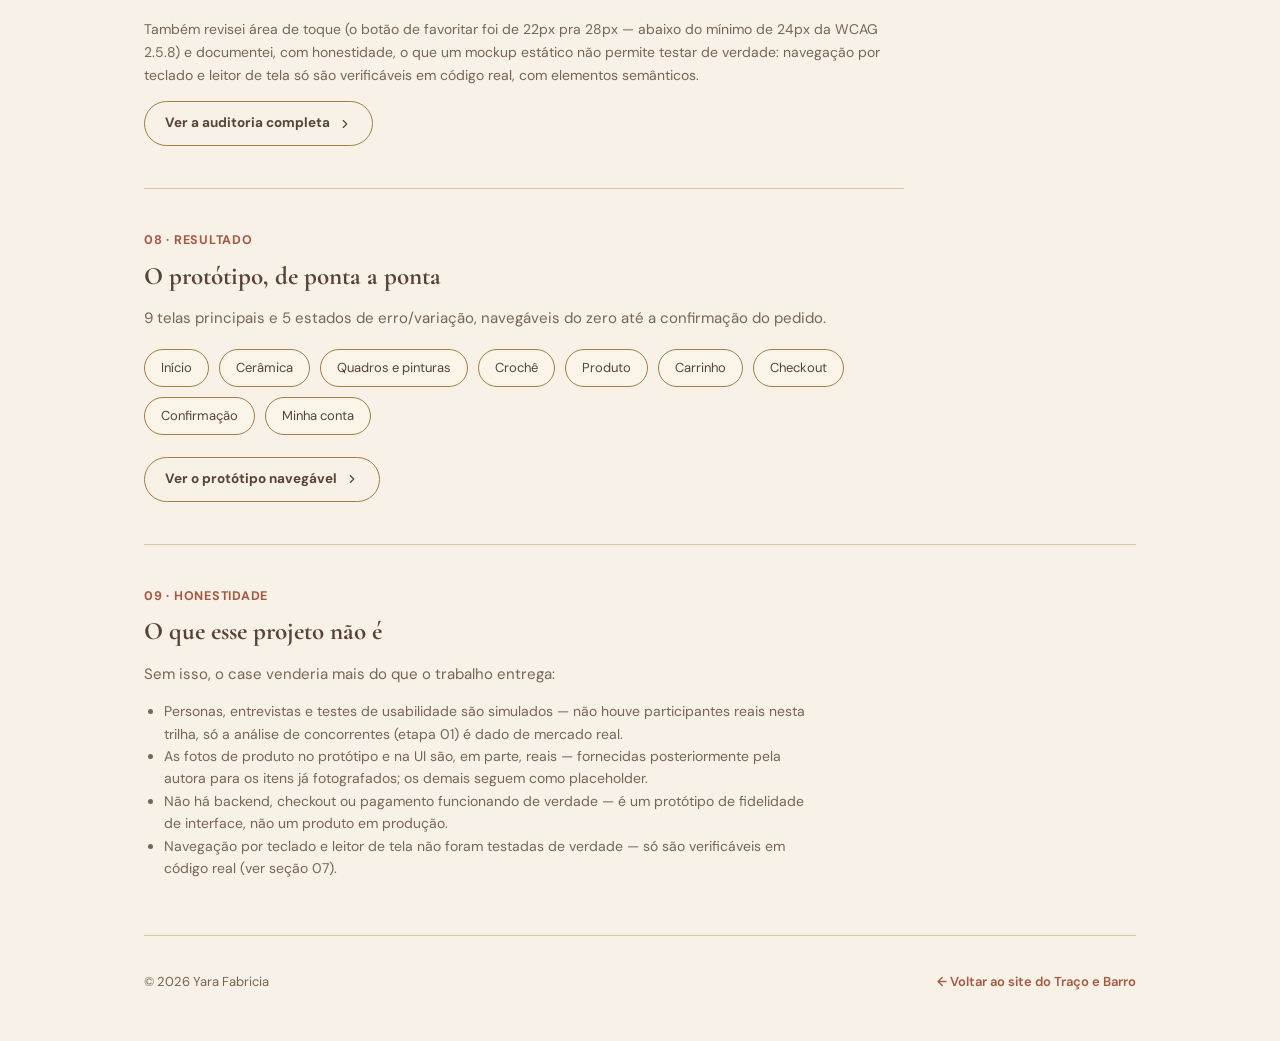
==== commit ea842890: "Corrige origem do case: lição do curso de Design System da Alura, não faculdade Co-Authored-By: Clau" ====
--- a/case.html
+++ b/case.html
@@ -40,8 +40,8 @@
   <!-- 01 Contexto -->
   <div class="case-section">
     <div class="num">01 · Contexto</div>
-    <h2>Uma atividade de faculdade que virou processo completo</h2>
-    <p>O ponto de partida foi uma atividade de Arquitetura da Informação da faculdade, que pedia só um sitemap e um fluxograma. Em vez de entregar só isso, ampliei pra um processo de UX/UI completo — da pesquisa à UI final — e os dois entregáveis acadêmicos nasceram dentro dele, no lugar certo da sequência, não como anexo separado.</p>
+    <h2>Uma lição do curso de Design System da Alura que virou processo completo</h2>
+    <p>O ponto de partida foi uma lição do curso de Design System da Alura, que pedia só um sitemap e um fluxograma. Em vez de entregar só isso, ampliei pra um processo de UX/UI completo — da pesquisa à UI final — e os dois entregáveis da lição nasceram dentro dele, no lugar certo da sequência, não como anexo separado.</p>
     <p>O problema escolhido: "Traço e Barro", uma loja própria de decoração artesanal (cerâmica, quadros e pinturas, crochê), com catálogo padrão pronto pra comprar e enviar — não feito por encomenda.</p>
   </div>
 
@@ -95,8 +95,8 @@
       <div class="row"><div class="n">01</div><div><div class="title">Pesquisa de concorrentes</div><div class="sub">Wood Print e My Mobb — padrão real do segmento</div></div><div class="date">29/10/2026</div></div>
       <div class="row"><div class="n">02</div><div><div class="title">Problema e hipóteses</div><div class="sub">6 hipóteses, incluindo a do atendimento opcional</div></div><div class="date">29/10/2026</div></div>
       <div class="row"><div class="n">03</div><div><div class="title">Personas e entrevistas simuladas</div><div class="sub">4 participantes fictícios, síntese e priorização</div></div><div class="date">29/10/2026</div></div>
-      <div class="row"><div class="n">04</div><div><div class="title">Jornada e arquitetura da informação</div><div class="sub">Sitemap — entregável acadêmico #1</div></div><div class="date">29/10/2026</div></div>
-      <div class="row"><div class="n">05</div><div><div class="title">Fluxogramas</div><div class="sub">Fluxo de compra com caminhos de erro — entregável acadêmico #2</div></div><div class="date">29/10/2026</div></div>
+      <div class="row"><div class="n">04</div><div><div class="title">Jornada e arquitetura da informação</div><div class="sub">Sitemap — entregável da lição #1</div></div><div class="date">29/10/2026</div></div>
+      <div class="row"><div class="n">05</div><div><div class="title">Fluxogramas</div><div class="sub">Fluxo de compra com caminhos de erro — entregável da lição #2</div></div><div class="date">29/10/2026</div></div>
       <div class="row"><div class="n">06</div><div><div class="title">Wireframes baixa e média fidelidade</div><div class="sub">9 telas, 3 categorias de produto</div></div><div class="date">03/11/2026</div></div>
       <div class="row"><div class="n">07</div><div><div class="title">Protótipo clicável + teste de usabilidade simulado</div><div class="sub">Busca, favoritos, carrinho, checkout, estados de erro</div></div><div class="date">03/11/2026</div></div>
       <div class="row"><div class="n">08</div><div><div class="title">Iteração</div><div class="sub">4 correções direto dos achados do teste</div></div><div class="date">03/11/2026</div></div>
